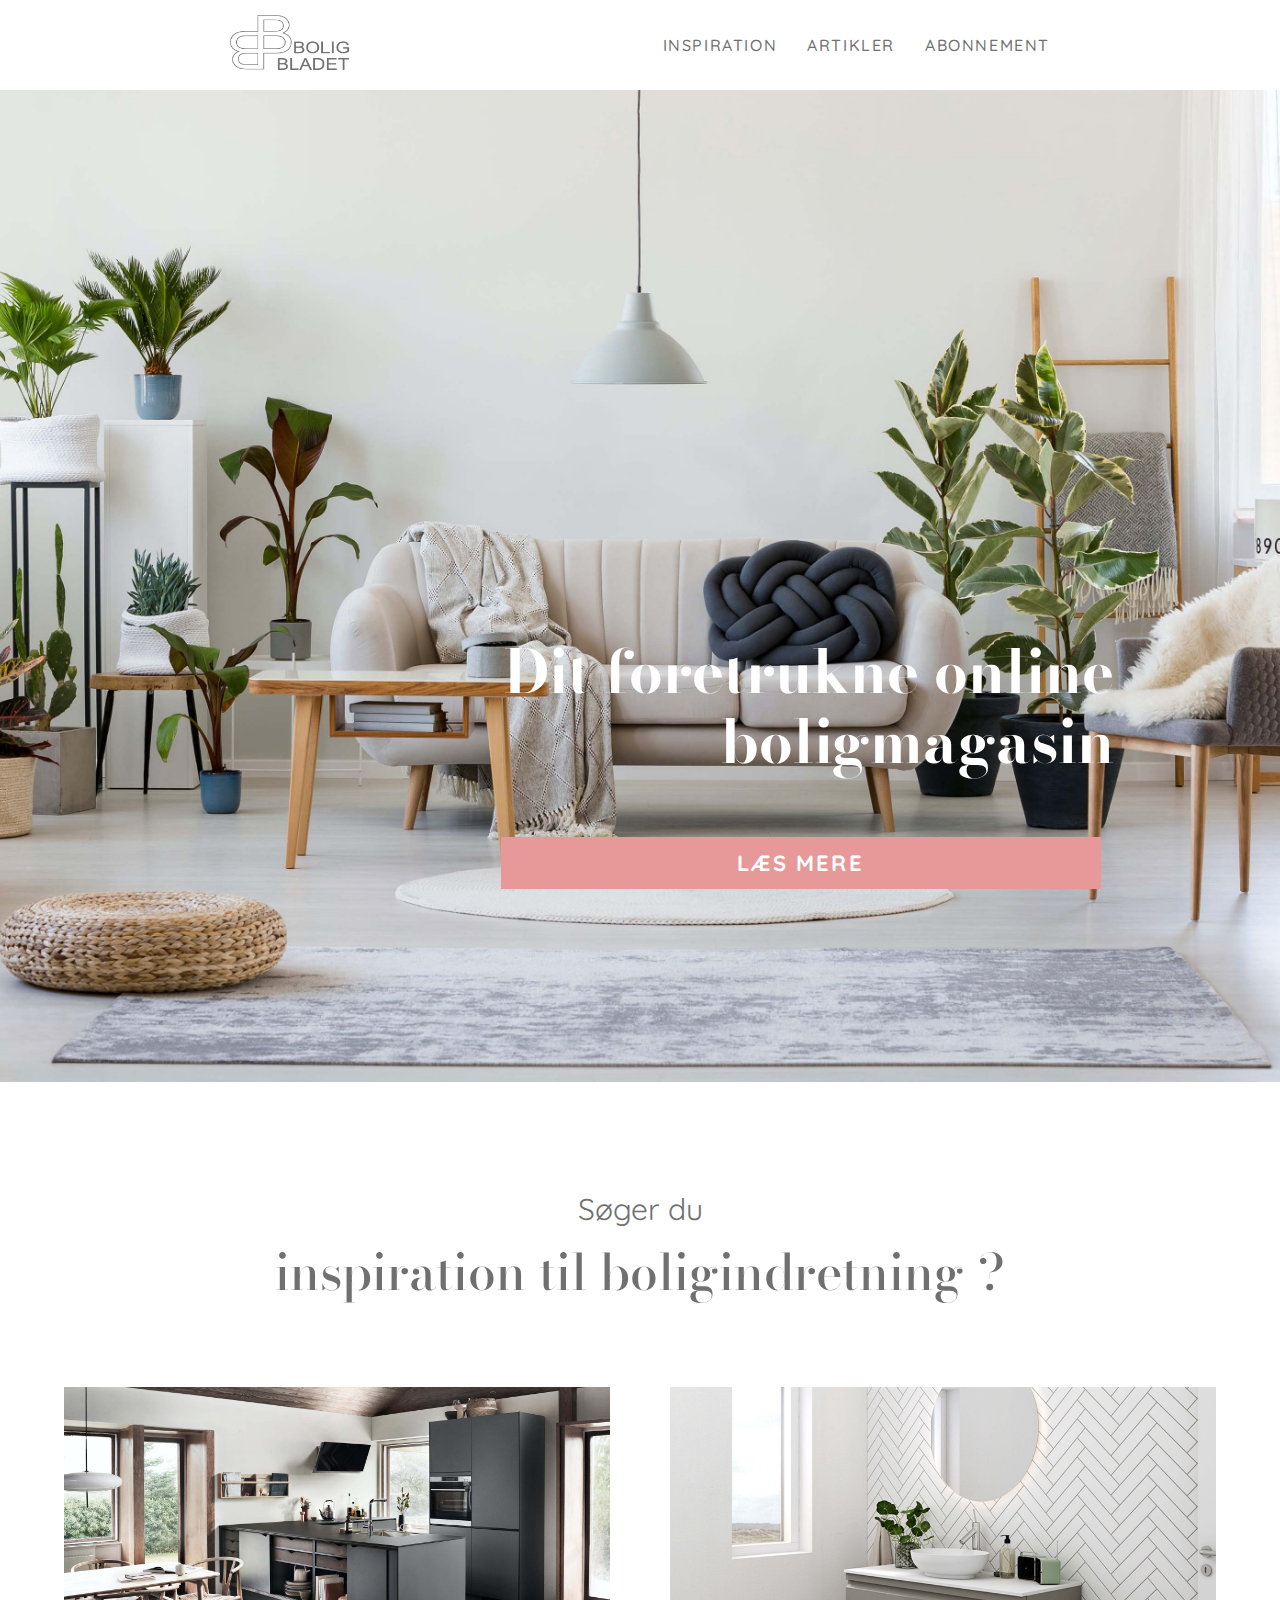
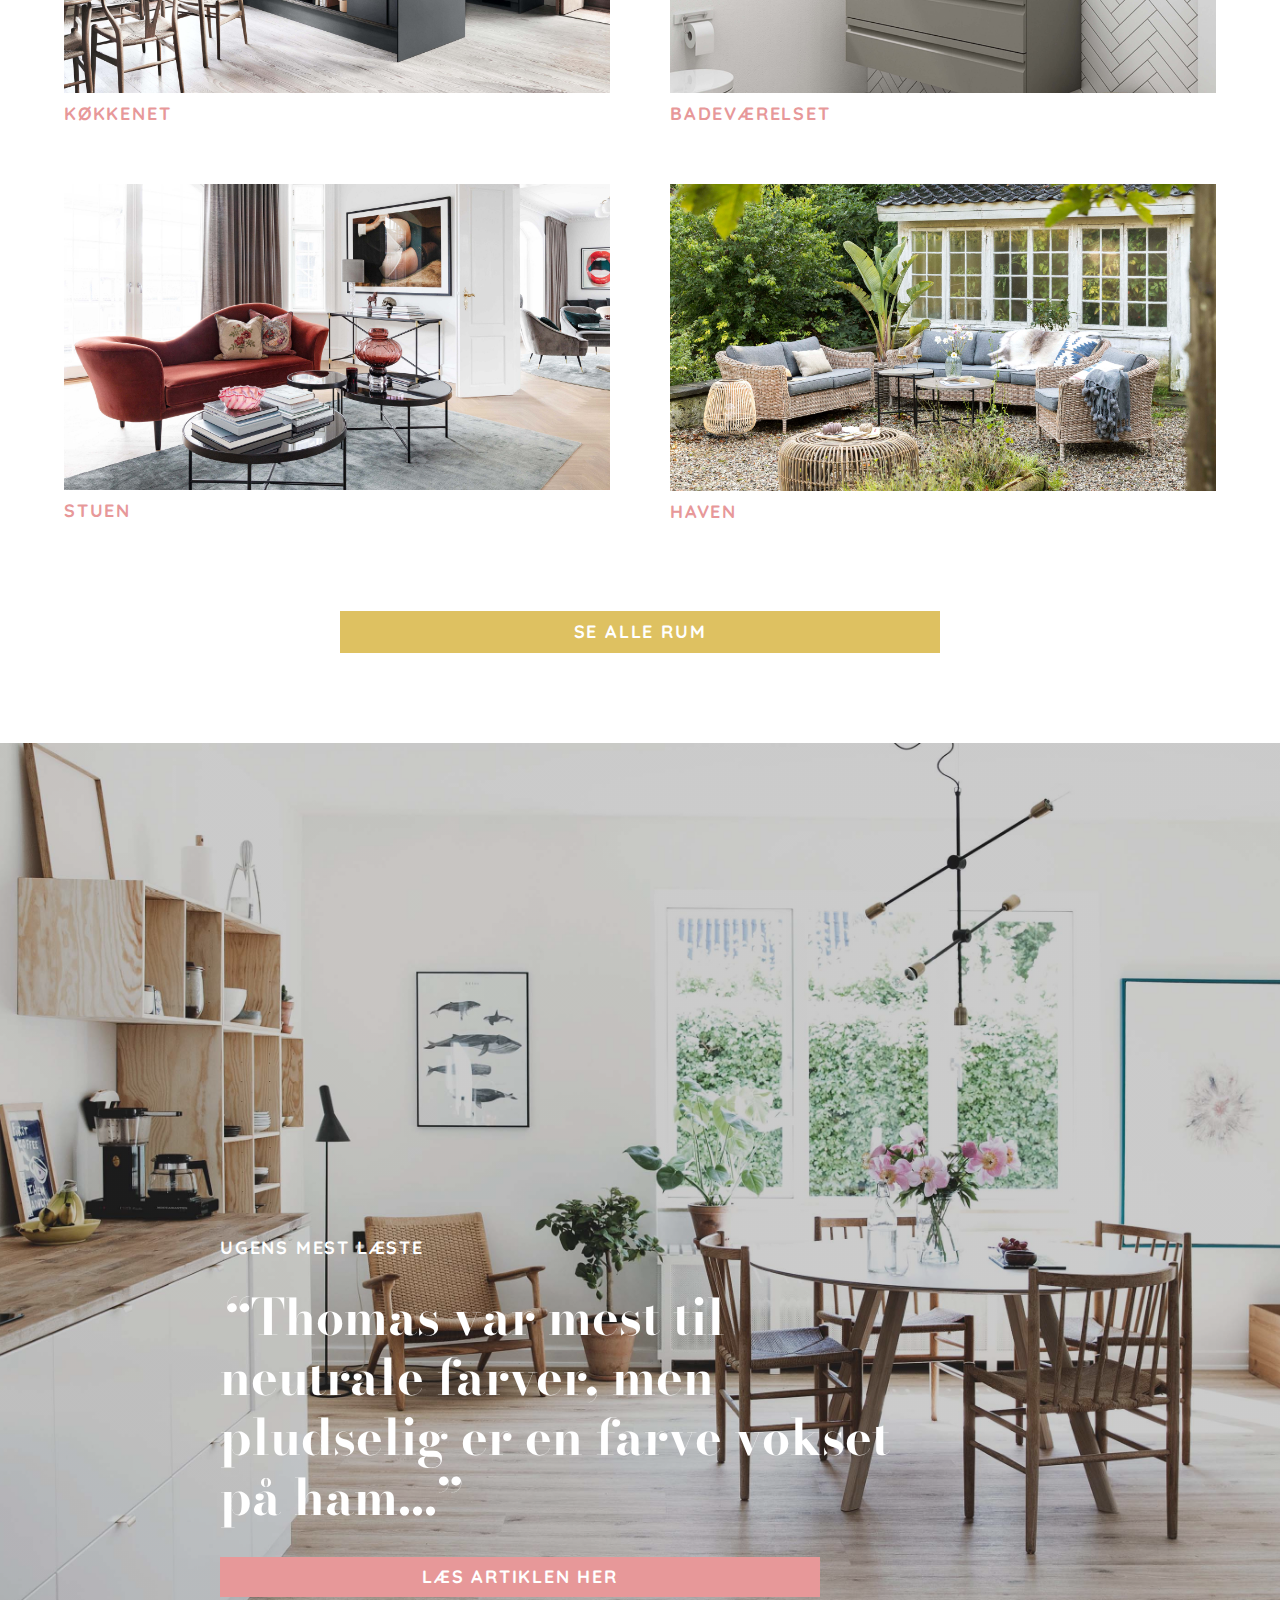
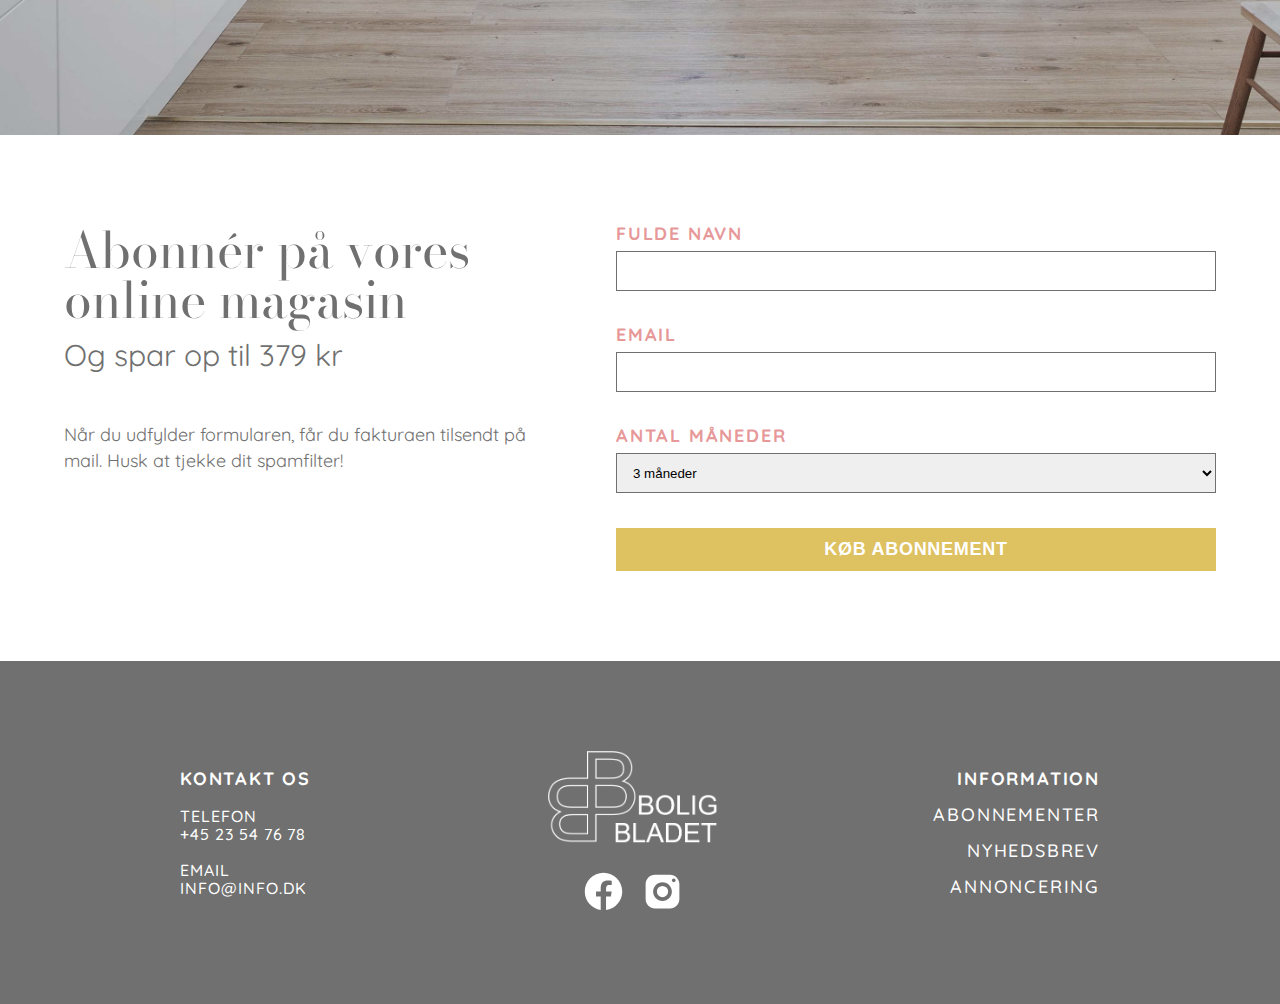
==== index.html @ c332a157 "add filles to folder" ====
<!DOCTYPE html>
<html lang="en">
  <head>
    <meta charset="UTF-8" />
    <meta name="description" content="exam" />
    <meta name="keywords" content="bolig-bladet" />
    <meta name="author" content="Oleg Troian" />
    <meta name="viewport" content="width=device-width, initial-scale=1.0" />

    <!-- STYLE-CSS -->
    <link rel="stylesheet" href="./css/style.css" />
    <link rel="stylesheet" href="./css/media-queries.css" />
    <link rel="stylesheet" href="./icons/icons.css" />
    <!-- JS -->
    <script src="./js/script.js" defer></script>
    <script src="./js/hero-slide.js" defer></script>
    <script src="./js/gallery.js" defer></script>
    <script src="./js/subscription-form.js" defer></script>
    <title>Eksamen</title>
  </head>

  <body>
    <header class="header">
      <nav class="nav-bar">
        <div class="nav-log">
          <a href="#" class="logo-link">
            <img
              src="./logo/logo-boligbladet-707070.png"
              alt="bolig-logo"
              class="logo-link"
            />
          </a>
        </div>

        <div class="burger-btn">
          <div class="bar"></div>
          <div class="bar"></div>
          <div class="bar"></div>
        </div>

        <ul class="nav-menu">
          <li class="nav-item">
            <a href="#inspiration" class="nav-link">inspiration</a>
          </li>
          <li class="nav-item">
            <a href="#artikler" class="nav-link">artikler</a>
          </li>
          <li class="nav-item">
            <a href="#abonnement" class="nav-link">abonnement</a>
          </li>
        </ul>
      </nav>
    </header>

    <main>
      <!--? HERO-SECTION -->
      <section class="section-hero" id="home">
        <img class="image-in-slide" src="" alt="" />

        <div class="hero-container">
          <div class="hero-content">
            <h1 class="hero-title">Dit foretrukne online boligmagasin</h1>
            <a href="https://web-mcdm.dk/" class="hero-link" target="_blank"
              >Læs mere</a
            >
          </div>
        </div>
      </section>

      <!--? GALLERY-SECTION -->
      <section class="gallery-section" id="inspiration">
        <div class="gallery-container container">
          <div class="gall-content">
            <p class="gall-subtitle">Søger du</p>
            <h2 class="gall-title">inspiration til boligindretning ?</h2>
          </div>
          <div class="gallery-img"></div>
          <div class="gall-btt">
            <a href="https://web-mcdm.dk/" target="_blank" class="gall-link"
              >se alle rum</a
            >
          </div>
        </div>

        <!--! MODAL -->
        <div id="modal" class="modal">
          <div class="modal-content">
            <i class="icon-x close"></i>

            <div class="img-modal-wrapper">
              <button class="arrow-slider arrow-1">
                <i class="icon-chevron-left left"></i>
              </button>

              <img id="modal-img" />

              <button class="arrow-slider arrow-2">
                <i class="icon-chevron-left right"></i>
              </button>
            </div>
          </div>
        </div>
      </section>

      <!--? ARTIKEL -->
      <section class="artikel-section" id="artikler">
        <div class="artikel-container container">
          <div class="articke-content">
            <p class="artikel-subtitle">UGENS MEST LÆSTE</p>
            <div class="article-header">
              <h2 class="artikel-title">
                “Thomas var mest til neutrale farver, men pludselig er en farve
                vokset på ham…”
              </h2>
            </div>
            <a href="https://web-mcdm.dk/" target="_blank" class="artikle-link"
              >Læs artiklen her</a
            >
          </div>
        </div>
      </section>

      <!--? FORM-SECTION -->
      <section class="form-section" id="abonnement">
        <div class="form-container container">
          <div class="submit-content">
            <div class="form-content">
              <h2 class="form-title">Abonnér på vores online magasin</h2>
              <h4 class="form-subtitle">Og spar op til 379 kr</h4>
              <p class="form-text">
                Når du udfylder formularen, får du fakturaen tilsendt på mail.
                Husk at tjekke dit spamfilter!
              </p>
            </div>

            <div class="form-buy">
              <h2 class="subscription-title"></h2>

              <form action="#" method="#" class="form-data" id="order-data">
                <div class="name-form">
                  <label for="name-tx" class="input-title-name"
                    >fulde navn</label
                  >
                  <input type="text" name="firstName" id="name-tx" />
                </div>
                <div class="name-form">
                  <label for="email-txt" class="input-title-email">email</label>
                  <div class="mesg"></div>
                  <input type="email" name="email" id="email-txt" />
                </div>
                <div class="name-form">
                  <label for="order-leter-time" class="select-title"
                    >antal måneder</label
                  >
                  <select name="order-leter-time" id="order-time-dropdown">
                    <option value="month" selected disabled>3 måneder</option>
                    <option value="month-1">1 måneder</option>
                    <option value="month-2">2 måneder</option>
                    <option value="month-3">3 måneder</option>
                  </select>
                </div>
                <input type="submit" value="køb abonnement" id="form-submit" />
              </form>
            </div>
          </div>
        </div>
      </section>
    </main>

    <!--? FOOTER -->
    <footer class="footer">
      <div class="footer-container">
        <div class="contact-container">
          <h4 class="footer-title">Kontakt os</h4>
          <ul class="contact-list">
            <li class="contact-item">
              <h4 class="contact-title">telefon</h4>
              <a href="tel:+4523547678" class="address">+45 23 54 76 78</a>
            </li>
            <li class="contact-item">
              <h4 class="contact-title">email</h4>
              <a href="mailto:info@info.dk" class="address">info@info.dk</a>
            </li>
          </ul>
        </div>

        <!-- <div class="mob-footer"></div> -->
        <div class="footer-mob">
          <div class="icon-container">
            <ul class="footer-icon-list">
              <li class="logo-items">
                <img
                  src="./logo/logo-boligbladet-white.png"
                  class="footer-logo"
                />
              </li>
              <li class="icon-items">
                <a
                  href="https://web-mcdm.dk/"
                  target="_blank"
                  class="social-link"
                >
                  <img
                    src="./icons/icon-facebook.svg"
                    alt="facebook"
                    class="icon-social"
                  />
                </a>

                <a
                  href="https://web-mcdm.dk/"
                  target="_blank"
                  class="social-link"
                >
                  <img
                    src="./icons/icon-instagram.svg"
                    alt="instagram"
                    class="icon-social"
                  />
                </a>
              </li>
            </ul>
          </div>

          <div class="footer-menu">
            <h4 class="footer-title menu-title">information</h4>
            <ul class="footer-list">
              <li class="footer-item">
                <a
                  href="https://web-mcdm.dk/"
                  target="_blank"
                  class="footer-link"
                  >Abonnementer</a
                >
              </li>
              <li class="footer-item">
                <a
                  href="https://web-mcdm.dk/"
                  target="_blank"
                  class="footer-link"
                  >Nyhedsbrev</a
                >
              </li>
              <li class="footer-item">
                <a
                  href="https://web-mcdm.dk/"
                  target="_blank"
                  class="footer-link"
                  >Annoncering</a
                >
              </li>
            </ul>
          </div>
        </div>
      </div>
    </footer>
  </body>
</html>
---- css/style.css ----
/* RESET CSS */

@import url("https://fonts.googleapis.com/css2?family=Bodoni+Moda:ital,opsz,wght@0,6..96,400..900;1,6..96,400..900&family=Quicksand:wght@300..700&display=swap");

*,
*::before,
*::after {
  padding: 0;
  margin: 0;
  border: 0;
  box-sizing: border-box;
}

a {
  text-decoration: none;
}

ul,
ol,
li {
  list-style: none;
}

img {
  max-width: 100%;
  vertical-align: top;
}

h1,
h2,
h3,
h4,
h5,
h6 {
  font-weight: inherit;
  font-size: inherit;
}

html {
  font-family: "Quicksand", serif;
  font-size: 0.625rem;
  scroll-behavior: smooth;
  overflow-x: hidden;
}

body {
  font-size: 1rem;
  height: 100%;
  line-height: 1;
  overflow-x: hidden;
}

button {
  cursor: pointer;
  background-color: inherit;
  font-weight: inherit;
  font-size: inherit;
  color: inherit;
}

.container {
  width: min(90%, 1336px);/* -30px padding */
  /* parent size 100% width */
  margin: 0 auto;
  padding: 0 15px;
}

/*******************************/
/*! HEADER */
/*******************************/

/*? NAV-LOGO */

.nav-bar {
  display: flex;
  align-items: center;
  justify-content: space-between;

  background-color: rgba(255, 255, 255, 0.555);
  padding: 0 230px;
}

.nav-log {
  padding: 15px 0;
}

.logo-link {
  width: 120px;
  height: 60px;
}

/*? BURGER-BTTN */

.burger-btn {
  display: none;
}

/*? NAV-BAR */

.nav-menu {
  display: flex;
  align-items: center;
  justify-content: center;

  position: relative;
  /* margin: auto; */
}

.nav-link {
  font-weight: 500;
  font-size: 16px;

  color: #707070;
  line-height: 90px; /* 562.5% */
  letter-spacing: 1.6px;
  text-transform: uppercase;

  margin-right: 30px;
}

.nav-link:hover {
  color: rgb(238, 162, 164);
  transition: 250ms ease;
}

.nav-item:last-child .nav-link {
  margin-right: 0;
}

/**==============================*/
/*! HERO-SECTION*/
/**==============================*/

.section-hero {
  position: relative;

  width: 100vw;
  height: 992px;
}

.image-in-slide {
  position: absolute;

  top: 0;
  left: 0;
  width: 100%;
  height: 100%;
  object-fit: cover;
  object-position: center;
  z-index: 1;
}

.hero-container {
  position: absolute;
  top: 55%;
  right: 13%;
  height: auto;
  z-index: 2;
}

.hero-content {
  display: flex;
  flex-direction: column;
  align-items: center;
  justify-content: flex-end;
}

.hero-title {
  font-family: "Bodoni Moda", serif;
  font-weight: 700;
  font-size: 60px;

  color: #fff;
  text-align: right;
  line-height: 70px; /* 116.667% */
  width: 626px;
  margin-bottom: 61px;
}

.hero-link {
  font-weight: 700;
  font-size: 22px;

  color: #fff;
  letter-spacing: 2.2px;
  text-align: center;
  text-transform: uppercase;

  background-color: rgba(231, 152, 153, 1);
  padding: 15px 0;
  width: 600px;
}

.hero-link:hover,
.hero-link:active {
  background-color: rgb(243, 171, 171);
  transition: 250ms ease;
}

/**==============================*/
/*! GALLERY-SECTION*/
/**==============================*/

.gallery-section {
}

.gallery-container {
  padding: 90px 0;
}

.gall-content {
  display: flex;
  flex-direction: column;
  align-items: center;
  justify-content: center;
}

.gall-subtitle {
  font-weight: 400;
  font-size: 30px;

  color: #707070;
  text-align: center;
  line-height: 75px;
}

.gall-title {
  font-family: "Bodoni Moda", serif;
  font-weight: 500;
  font-size: 50px;

  color: #707070;
  /* line-height: normal; */

  margin-bottom: 90px;
}

.gallery-img {
  display: grid;
  grid-template-columns: repeat(2, 1fr);
  grid-template-rows: repeat(2, 1fr);
  grid-column-gap: 60px;
  grid-row-gap: 60px;
  /* width: 90%; */
}

.img {
  object-fit: cover;
  object-position: center;
  cursor: pointer;
}

.img-caption {
  font-weight: 700;
  font-size: 18px;

  color: #e79899;
  letter-spacing: 1.8px;
  text-transform: uppercase;

  margin-top: 12px;
}

.gall-btt {
  display: flex;
  align-items: center;
  justify-content: center;

  margin-top: 90px;
}

.gall-link {
  font-weight: 700;
  font-size: 18px;

  color: #fff;
  text-align: center;
  letter-spacing: 1.8px;
  text-transform: uppercase;

  padding: 12px 0;
  background-color: rgb(222, 193, 97);
  width: 600px;
}

.gall-link:hover,
.gall-link:active {
  background-color: rgb(235, 208, 119);
  transition: 250ms ease;
}

/*? MODAL-IMAGES */

.modal {
  display: none;
  position: fixed;
  z-index: 999;
  padding-top: 5%;
  left: 0;
  top: 0;
  width: 100%;
  height: 100%;
  overflow: auto; /* Enable scroll if needed */
  background-color: rgb(0, 0, 0);
  background-color: rgba(0, 0, 0, 0.4);
}

.modal.show {
  display: block;
}

.modal-content {
  position: relative;

  margin: 0 auto;
  width: fit-content;
  z-index: 666;
}

.close {
  position: absolute;
  top: -10px;
  right: -40px;
  cursor: pointer;
  color: #fff;
  font-size: 52px;
}

.img-modal-wrapper {
  position: relative;
  width: 100%;
}

.arrow-1 {
  position: absolute;
  top: 40%;
  left: -10%;
}

.arrow-2 {
  position: absolute;
  top: 40%;
  right: -10%;
  transform: rotate(180deg);
}

.arrow-slider i {
  font-size: 90px;
  color: #fff;
}

#modal-img {
  max-height: 80vh;

  object-fit: contain;
  width: 1200px;
}

/**==============================*/
/*! ARTIKEL-SECTION*/
/**==============================*/

.artikel-section {
  background-image: linear-gradient(
      90deg,
      rgba(0, 0, 0, 0.2) 50%,
      rgba(0, 0, 0, 0.2) 100%
    ),
    url("../img/article.jpg");
  background-size: cover;
  background-position: center;
  background-repeat: no-repeat;

  width: 100vw;
  height: 992px;
}

.artikel-container {
  position: relative;
  /* display: flex;
  align-items: center;
  justify-content: flex-start; */
  width: 100%;
  height: 100%;

  padding: 90px 0;
}

.articke-content {
  position: absolute;
  top: 50%;
  left: 0;
  display: flex;
  flex-direction: column;
  align-items: flex-start;
  justify-content: flex-start;

  width: 55%;
  height: auto;
  margin-left: 220px;
}

.artikel-subtitle {
  font-weight: 700;
  font-size: 18px;

  color: #fff;
  letter-spacing: 1.8px;
  text-transform: uppercase;

  margin-bottom: 30px;
}

/* .article-header {
  position: relative;
  bottom: 0;
  left: 0;
} */

.artikel-title {
  /* position: relative; */
  font-weight: 700;
  font-size: 50px;

  color: #fff;
  font-family: "Bodoni Moda", serif;
  line-height: 60px; /* 120% */

  text-indent: 5px;
  margin-bottom: 30px;
}

.mobile-btn {
  display: none;
}

.artikle-link {
  font-weight: 700;
  font-size: 18px;

  color: #fff;
  text-align: center;
  letter-spacing: 1.8px;
  text-transform: uppercase;

  background-color: rgba(231, 152, 153, 1);

  padding: 11px 0;
  width: 600px;
}

.artikle-link:hover,
.artikle-link:active {
  background-color: rgb(243, 171, 171);
  transition: 250ms ease;
}

/**==============================*/
/*! FORM-SECTION*/
/**==============================*/

/*? CONTENT */

.form-container {
  padding: 90px 0;
}

.submit-content {
  display: flex;
  align-items: flex-start;
  justify-content: space-between;
  /* gap: 90px; */

  width: 100%;
  height: auto;
}

.form-content {
  display: flex;
  flex-direction: column;
  align-items: flex-start;
  justify-content: center;

  width: 50%;
}

.form-title {
  font-family: "Bodoni Moda", serif;
  font-weight: 400;
  font-size: 50px;

  color: #707070;
  margin-bottom: 15px;
}

.form-subtitle {
  font-weight: 400;
  font-size: 30px;

  color: #707070;
  margin-bottom: 52px;
}

.form-text {
  font-weight: 400;
  font-size: 18px;

  color: #707070;
  line-height: 26px;

  width: 490px;
}

/*? FORM */

.form-buy {
}

.form-data {
  display: flex;
  flex-direction: column;
  align-items: flex-start;
  justify-content: center;

  gap: 35px;
}

#name-tx,
#email-txt {
  display: block;
  outline: none;

  border: 1px solid rgba(112, 112, 112, 1);
  margin-top: 8px;
  padding-left: 12px;
  height: 40px;
  width: 600px;
}

.form-data select {
  display: block;
  outline: none;

  border: 1px solid rgba(112, 112, 112, 1);
  height: 40px;
  margin-top: 8px;
  width: 600px;
}

select {
  padding-left: 12px;
}

option {
  padding-left: 12px;
}

.name-form {
  display: flex;
  flex-direction: column;
  align-items: flex-start;
}

#form-submit {
  border: none;
  font-weight: 700;
  font-size: 18px;

  color: #fff;
  text-align: center;
  letter-spacing: 1.8px;
  text-transform: uppercase;
  background-color: rgb(222, 193, 97);
  width: 100%;
  padding: 11px 0;

  color: #fff;
  cursor: pointer;
  letter-spacing: 0.04em;
  text-transform: uppercase;
}

#form-submit:hover,
#form-submit:active {
  background-color: rgb(235, 208, 119);
  transition: 250ms ease;
}

.subscription-title {
  font-weight: 700;
  font-size: 16px;

  text-transform: uppercase;
  color: #e79899;
}

.input-title-name {
  font-weight: 700;
  font-size: 18px;

  color: #e79899;
  letter-spacing: 1.8px;
  text-transform: uppercase;
}
/* 
.none {
  display: none;
} */

.mesg {
  font-weight: 700;
  font-size: 16px;

  text-transform: uppercase;
  color: #e79899;
  display: none;
}

.input-title-email {
  font-weight: 700;
  font-size: 18px;

  color: #e79899;
  letter-spacing: 1.8px;
  text-transform: uppercase;
}

.select-title {
  font-weight: 700;
  font-size: 18px;

  color: #e79899;
  letter-spacing: 1.8px;
  text-transform: uppercase;
}

/**==============================*/
/*! FOOTER-SECTION*/
/**==============================*/

.footer {
  background-color: rgba(112, 112, 112, 1);
}

.footer-container {
  display: flex;
  align-items: center;
  justify-content: space-between;
  padding: 90px 180px;
}

.footer-mob {
  display: flex;
  align-items: center;
  justify-content: space-between;
  width: 60%;
}

.contact-container {
  display: flex;
  flex-direction: column;
  align-items: flex-start;
  justify-content: center;
}

.footer-title {
  font-weight: 700;
  font-size: 18px;

  color: #fff;
  letter-spacing: 1.8px;
  text-transform: uppercase;
  margin-bottom: 18px;
}

.contact-list {
  display: flex;
  flex-direction: column;

  gap: 18px;
}

.contact-item {
}

.contact-title {
  font-weight: 500;
  font-size: 16px;
  text-transform: uppercase;

  color: #fff;
  letter-spacing: 0.06em;
  line-height: normal;
}

.address {
  font-weight: 500;
  font-size: 16px;
  text-transform: uppercase;

  color: #fff;
  letter-spacing: 0.06em;
}

.address:hover,
.address:active {
  color: rgb(199, 199, 199);
  transition: 250ms ease;
}

.icon-container {
}

.footer-icon-list {
  display: flex;
  flex-direction: column;
  align-items: center;
  justify-content: center;
}

.icon-items {
  display: flex;
  align-items: flex-end;
  justify-content: center;
  gap: 14px;
  /* width: 100%; */

  margin-top: 18px;
}

.icon-social {
  width: 45px;
  height: 45px;
}

.footer-logo {
  width: 170px;
  height: 100px;
}

.footer-menu {
}

.footer-list {
  display: flex;
  flex-direction: column;
  align-items: flex-end;
  justify-content: center;

  gap: 18px;
}

.footer-item {
}

.menu-title {
  text-align: right;
}

.footer-link {
  font-weight: 500;
  font-size: 18px;

  color: #fff;
  letter-spacing: 1.8px;
  text-transform: uppercase;
}

.footer-link:hover,
.footer-link:active {
  color: rgb(199, 199, 199);
  transition: 250ms ease;
}
---- css/media-queries.css ----
@media screen and (max-width: 425px) {
  /*! NAV-BAR **/

  .nav-log {
    padding: 10px 20px;
  }

  .logo-link {
    width: 68px;
    height: 40px;
  }

  .nav-menu {
    display: none;
  }

  .shopping-box {
    display: none;
  }

  .nav-bar {
    display: flex;
    align-items: center;
    justify-content: space-between;

    background-color: rgba(255, 255, 255, 0.555);
    padding: 0 0;
  }

  .nav-link {
    margin-right: 0;
  }

  /*? ==== BURGER-MENU ====*/

  .nav-menu.show {
    display: flex;
  }

  .nav-item {
    display: flex;
    align-items: center;
    justify-content: center;
    width: 100%;
    padding: 6px 0;
  }

  .nav-link {
    font-weight: 500;
    font-size: 26px;

    color: #fff;
    line-height: 22px; /* 562.5% */
    letter-spacing: 1.6px;
    text-transform: none;

    margin-right: 0;
  }

  .burger-btn {
    position: absolute;
    right: 18px;
    top: 20px;
    width: 30px;
    height: 25px;

    display: flex;
    flex-direction: column;
    justify-content: space-between;

    z-index: 999;
  }

  .bar {
    height: 4px;
    width: 100%;
    background-color: rgb(231, 152, 153);
    transition: 0.3s ease;
    border-radius: 10px;
  }

  .nav-menu {
    display: flex;
    flex-direction: column;
    align-items: flex-start;
    justify-content: center;

    display: none;
    position: fixed; /*?position: fixed shrink vw  */
    left: 0;
    top: 0;
    height: 100%;
    width: 100%;
    padding-left: 16px;
    background-color: rgb(112, 112, 112);
    z-index: 666;
    gap: 12px;
  }

  .bar:nth-child(1).active {
    transform: rotate(45deg) translate(9px, 5px);
  }

  .bar:nth-child(2).active {
    display: none;
  }

  .bar:nth-child(3).active {
    transform: rotate(-45deg) translate(9px, -5px);
  }

  /**==============================*/
  /*! HERO-SECTION*/
  /**==============================*/

  .section-hero {
    position: relative;
    width: 100%;
    height: 812px;
  }

  .image-in-slide {
    object-fit: cover;
    object-position: right;
  }

  .hero-container {
    position: absolute;
    top: 60%;
    right: 20px;

    /* max-width: 460px; */
    height: auto;
    z-index: 2;
  }

  .hero-content {
    display: flex;
    flex-direction: column;
    align-items: center;
    justify-content: center;
  }

  .hero-title {
    font-family: "Bodoni Moda", serif;
    font-weight: 700;
    font-size: 30px;

    color: #fff;
    text-align: center;
    line-height: 35px;
    width: 375px;
    margin-bottom: 22px;

    color: #fff;
  }

  .hero-link {
    font-weight: 700;
    font-size: 12px;

    color: #fff;
    text-align: center;
    letter-spacing: 1.2px;

    background-color: #e79899;
    text-transform: uppercase;
    padding: 5px 0;
    width: 200px;
  }

  /**==============================*/
  /*! GALLERY-SECTION*/
  /**==============================*/

  .gallery-container {
    display: flex;
    flex-direction: column;
    align-items: center;
    justify-content: center;

    padding: 60px 0;
  }

  .gall-subtitle {
    font-size: 16px;
    line-height: normal;

    margin-bottom: 8px;
  }

  .gall-title {
    font-weight: 500;
    font-size: 26px;
    color: #707070;
    text-align: center;

    width: 300px;
    margin-bottom: 37px;
  }

  .gallery-img {
    display: flex;
    flex-direction: column;
    align-items: center;
    justify-content: center;

    gap: 30px;
    width: 90%;
  }

  .img-caption {
    font-weight: 700;
    font-size: 14px;

    color: #e79899;
    line-height: normal;
    letter-spacing: 1.4px;
    text-transform: uppercase;

    margin-top: 6px;
  }

  .gall-btt {
    display: flex;
    align-items: center;
    justify-content: center;

    margin-top: 57px;
  }

  .gall-link {
    font-weight: 700;
    font-size: 12px;

    color: #fff;
    letter-spacing: 1.8px;

    padding: 8px 0;
    background-color: rgb(222, 193, 97);
    width: 200px;
  }

  /**==============================*/
  /*! FORM-SECTION */
  /**==============================*/

  .form-container {
    padding: 90px 0;
  }

  .submit-content {
    display: flex;
    flex-direction: column;
    align-items: center;
    justify-content: center;
    gap: 72px;
    height: auto;
  }

  .form-content {
    display: flex;
    flex-direction: column;
    align-items: center;
    justify-content: center;

    margin-bottom: 40px;
    /* width: 50%; */
  }

  .form-title {
    text-align: center;
    font-size: 26px;

    margin-bottom: 8px;
  }

  .form-subtitle {
    font-size: 20px;
    line-height: 70px;

    margin-bottom: 37px;
  }

  .form-text {
    text-align: center;
    font-size: 16px;
    font-weight: 400;
    line-height: 20px; /* 125% */
    width: 320px;
  }

  .form-data {
    display: flex;
    flex-direction: column;
    align-items: center;
    justify-content: center;

    gap: 30px;
    width: 100%;
  }

  #name-tx,
  #email-txt {
    margin-top: 8px;
    padding-left: 12px;
    height: 40px;
    width: 340px;
  }

  .form-data select {
    height: 40px;
    margin-top: 8px;
    width: 340px;
  }

  #form-submit {
    border: none;

    font-size: 12px;
    letter-spacing: 1.2px;

    width: 340px;
    padding: 20px 0;

    color: #fff;
    cursor: pointer;
    letter-spacing: 0.04em;
    text-transform: uppercase;
  }

  /**==============================*/
  /*! ARTIKLE-SECTION */
  /**==============================*/

  .artikel-section {
    background-image: linear-gradient(
        90deg,
        rgba(0, 0, 0, 0.2) 50%,
        rgba(0, 0, 0, 0.2) 100%
      ),
      url("../img/article.jpg");
    background-size: cover;
    background-position: center;
    background-repeat: no-repeat;

    width: 375;
    height: 739px;
  }

  .articke-content {
    position: absolute;
    top: 50%;
    left: 5%;
    display: flex;
    flex-direction: column;
    align-items: center;
    justify-content: center;

    width: 346px;
    height: auto;
    margin-left: 0;
  }

  .artikel-subtitle {
    font-weight: 700;
    font-size: 14px;

    text-align: center;
    line-height: 50px; /* 500% */
    letter-spacing: 1.4px;

    margin-bottom: 9px;
  }

  .artikel-title {
    text-align: center;
    font-size: 26px;
    line-height: 30px; /* 115.385% */

    text-indent: 5px;
    margin-bottom: 33px;
  }

  .artikle-link {
    font-size: 12px;
    letter-spacing: 1.2px;

    background-color: rgba(231, 152, 153, 1);

    padding: 10px 0;
    width: 200px;
  }

  /**==============================*/
  /*! FOOTER */
  /**==============================*/

  .footer-container {
    display: flex;
    flex-direction: column;
    align-items: center;
    justify-content: center;
    padding: 60px 0;
    height: auto;

    gap: 70px;
  }

  .footer-mob {
    display: flex;
    flex-direction: column-reverse;
    align-items: center;
    justify-content: space-between;

    gap: 70px;
    width: 100%;
    height: auto;
  }
}
---- icons/icons.css ----
@font-face {
  font-family: 'icomoon';
  src:  url('fonts/icomoon.eot?qy3l7k');
  src:  url('fonts/icomoon.eot?qy3l7k#iefix') format('embedded-opentype'),
    url('fonts/icomoon.ttf?qy3l7k') format('truetype'),
    url('fonts/icomoon.woff?qy3l7k') format('woff'),
    url('fonts/icomoon.svg?qy3l7k#icomoon') format('svg');
  font-weight: normal;
  font-style: normal;
  font-display: block;
}

[class^="icon-"], [class*=" icon-"] {
  /* use !important to prevent issues with browser extensions that change fonts */
  font-family: 'icomoon' !important;
  speak: never;
  font-style: normal;
  font-weight: normal;
  font-variant: normal;
  text-transform: none;
  line-height: 1;

  /* Better Font Rendering =========== */
  -webkit-font-smoothing: antialiased;
  -moz-osx-font-smoothing: grayscale;
}

.icon-chevron-left:before {
  content: "\e913";
}
.icon-x:before {
  content: "\e902";
}
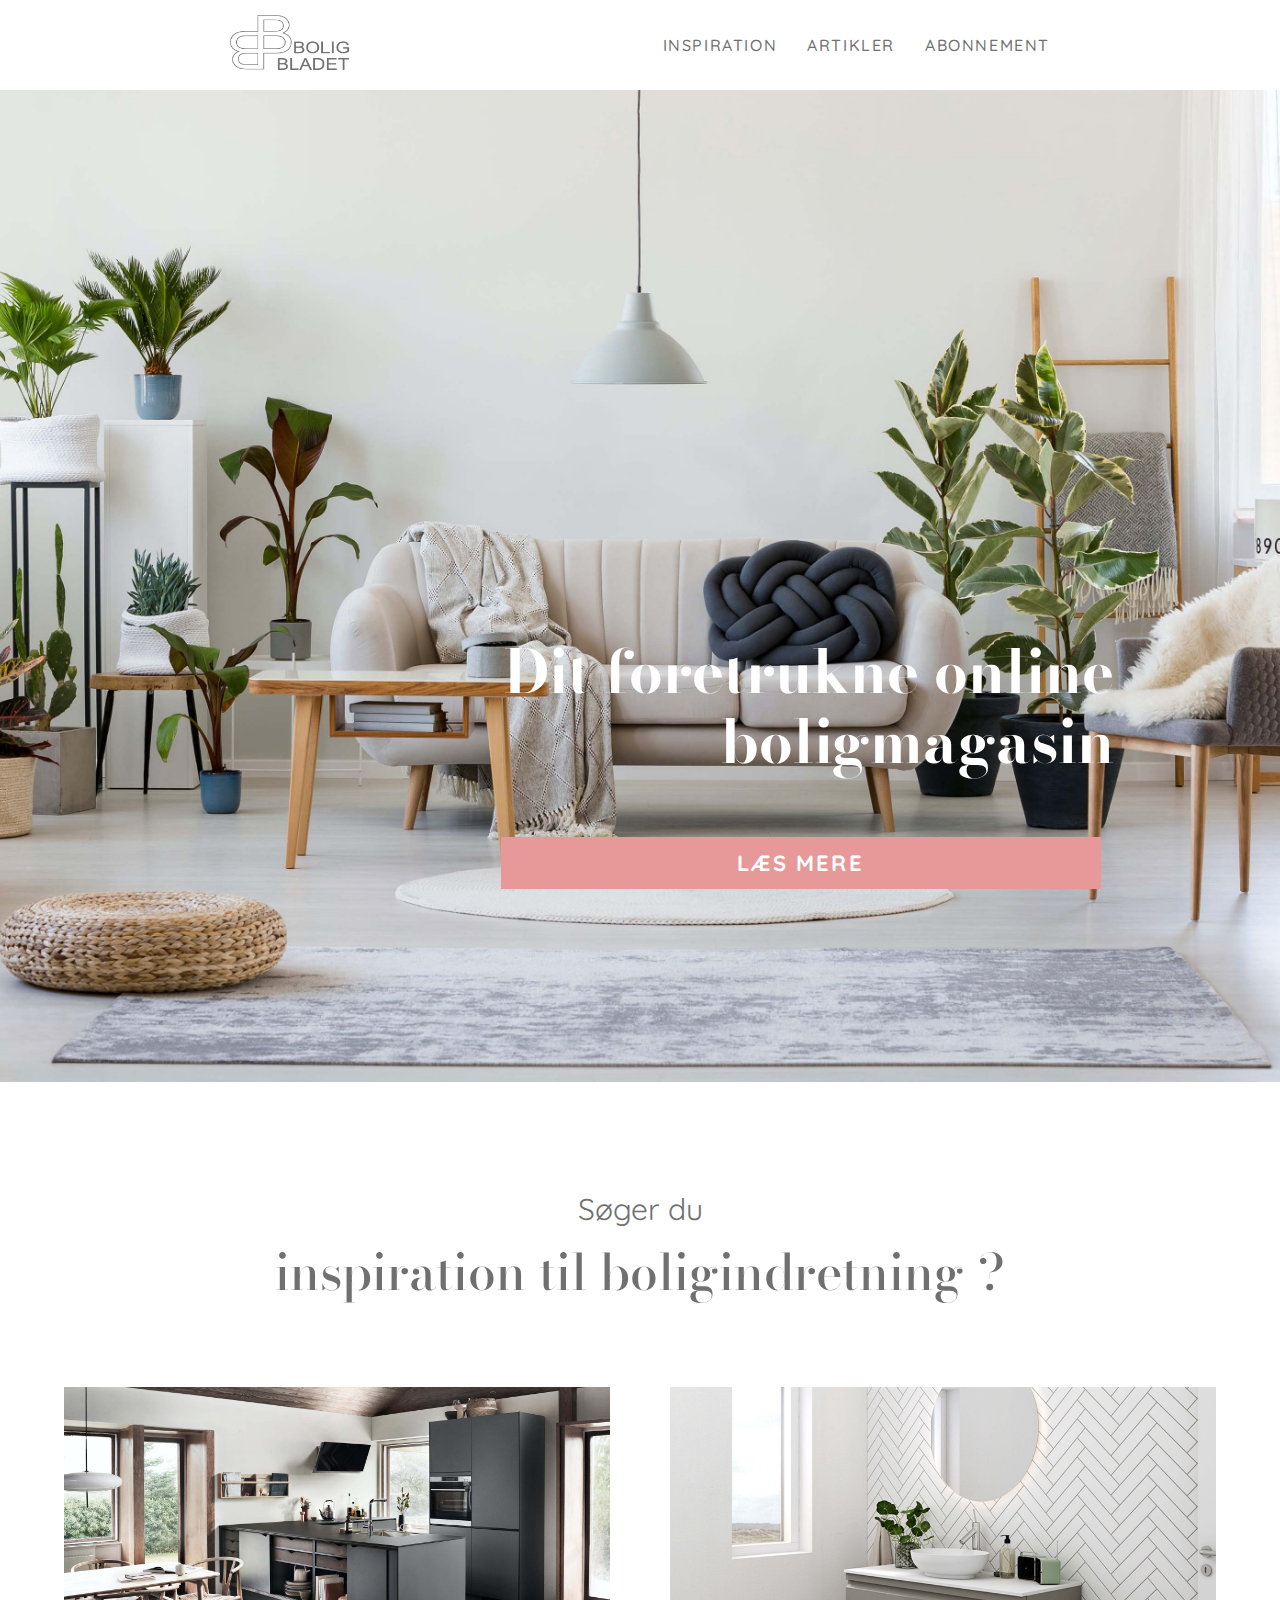
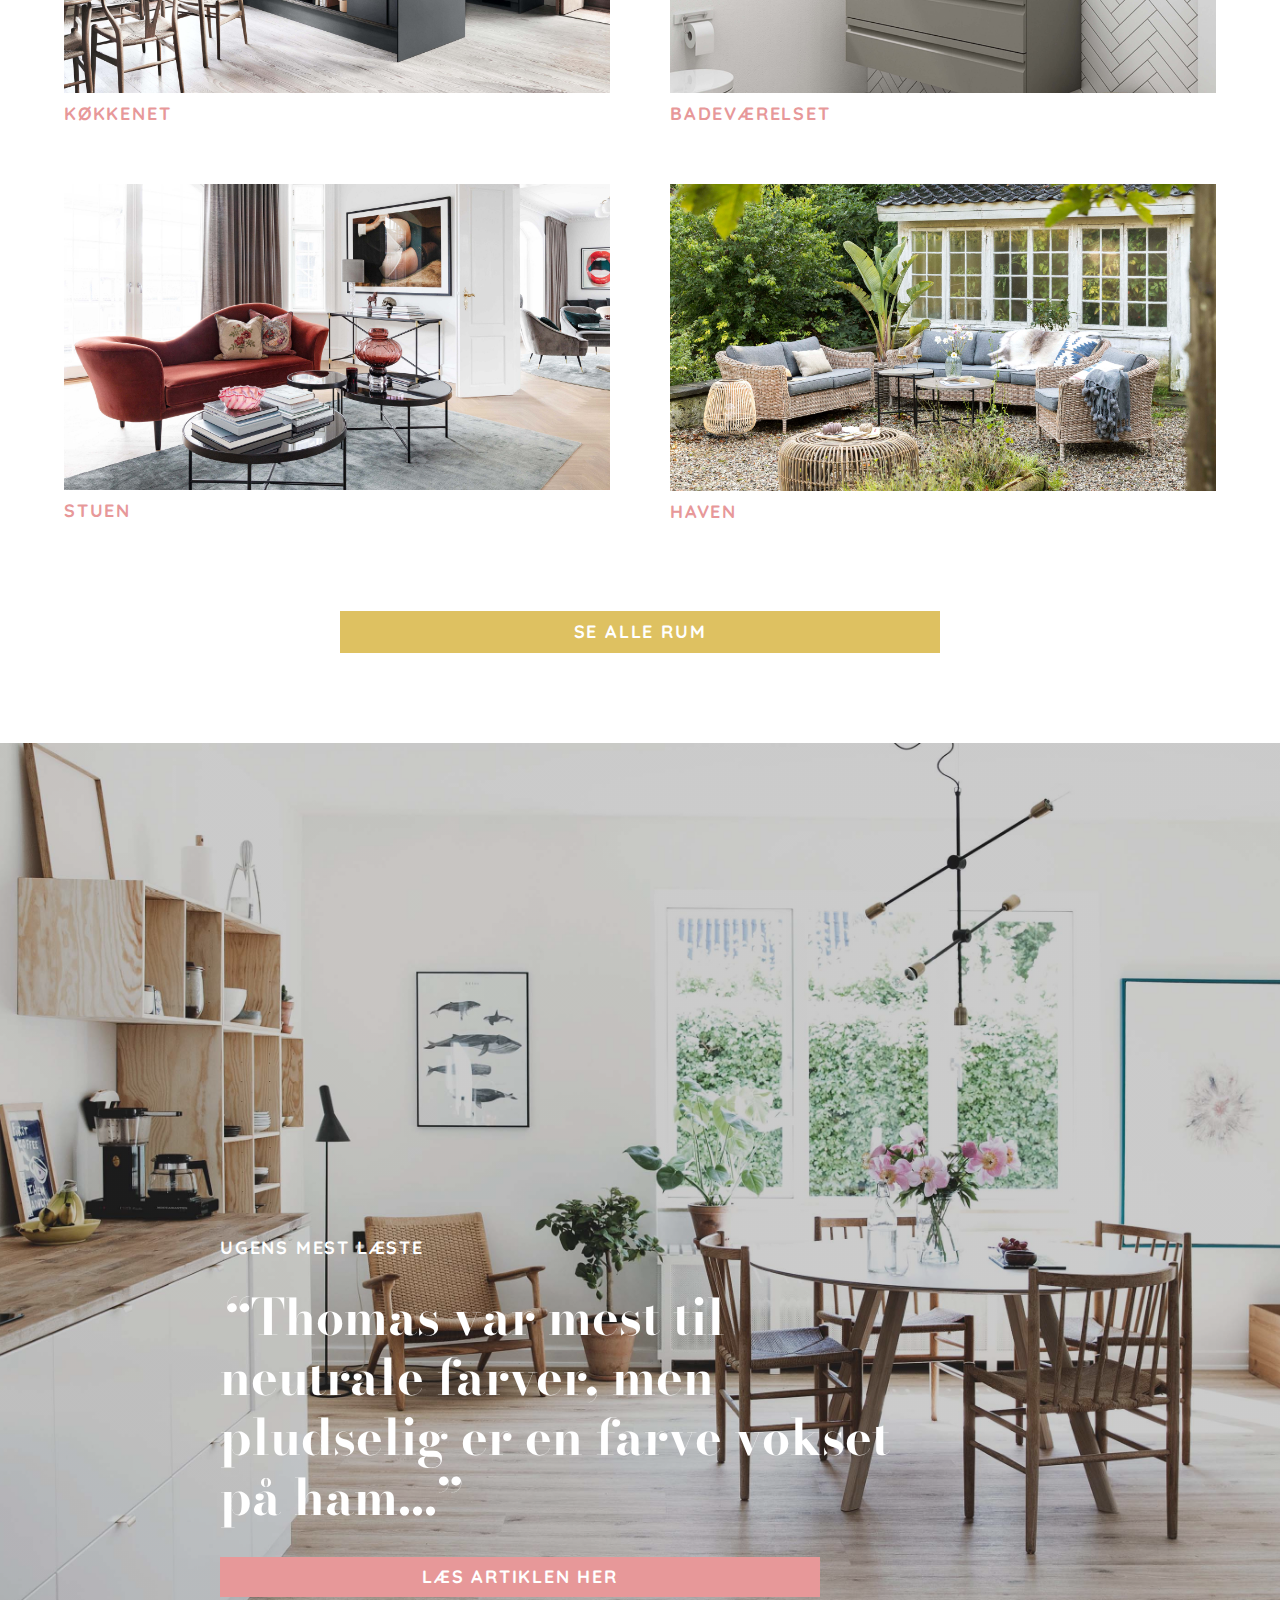
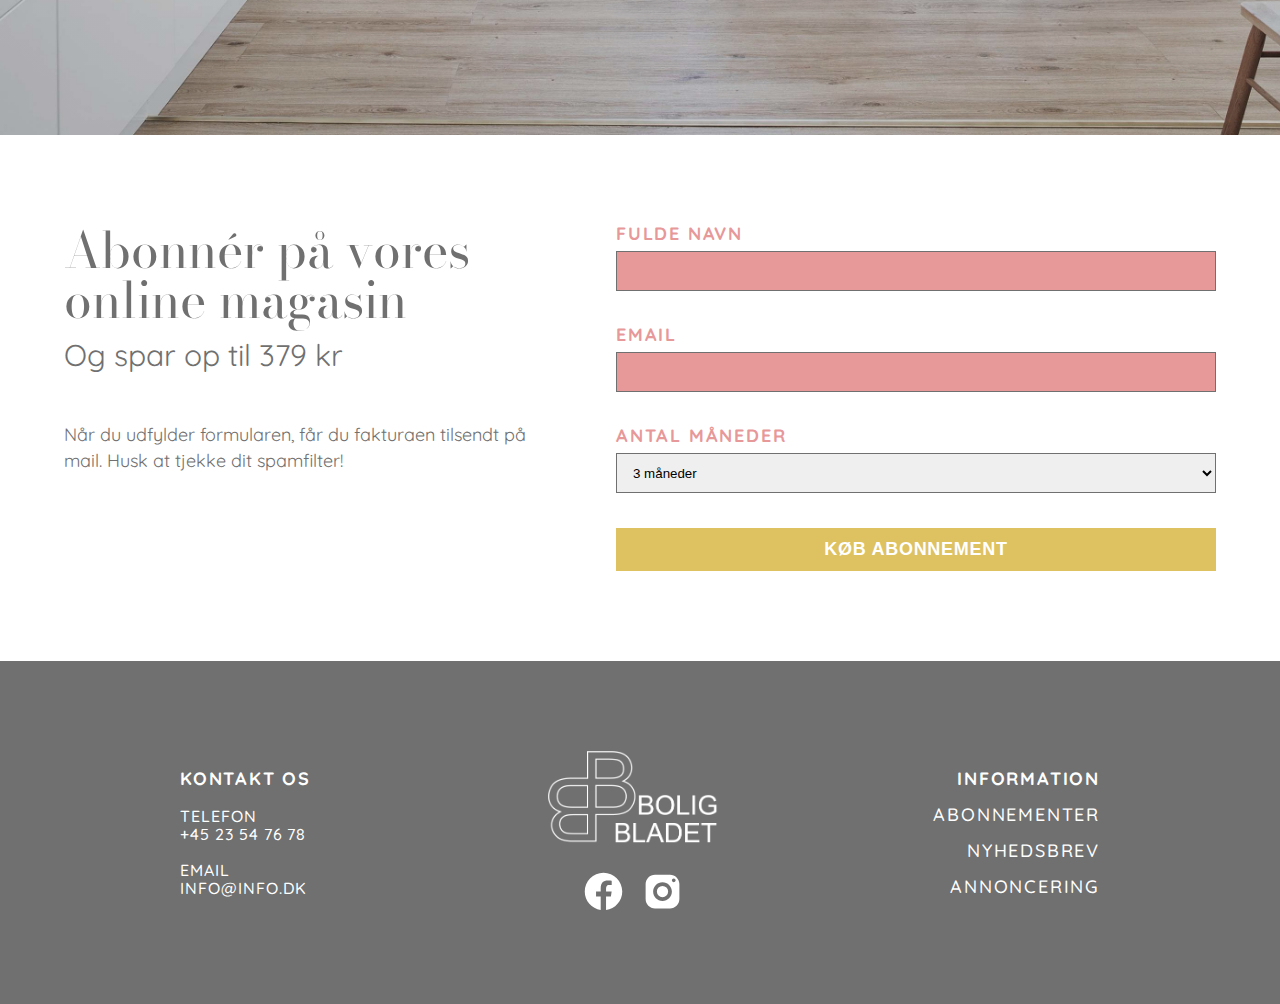
==== commit eae312f9: "add valid to form" ====
--- a/index.html
+++ b/index.html
@@ -11,7 +11,8 @@
     <link rel="stylesheet" href="./css/style.css" />
     <link rel="stylesheet" href="./css/media-queries.css" />
     <link rel="stylesheet" href="./icons/icons.css" />
-    <!-- JS -->
+
+    <!-- JS DOMContentLoaded-->
     <script src="./js/script.js" defer></script>
     <script src="./js/hero-slide.js" defer></script>
     <script src="./js/gallery.js" defer></script>
@@ -74,7 +75,10 @@
             <p class="gall-subtitle">Søger du</p>
             <h2 class="gall-title">inspiration til boligindretning ?</h2>
           </div>
+
+          <!--? CONTAINER FOR GALLERY -->
           <div class="gallery-img"></div>
+          
           <div class="gall-btt">
             <a href="https://web-mcdm.dk/" target="_blank" class="gall-link"
               >se alle rum</a
@@ -136,17 +140,28 @@
             <div class="form-buy">
               <h2 class="subscription-title"></h2>
 
+              <!--!forgot about required  for input-->
               <form action="#" method="#" class="form-data" id="order-data">
                 <div class="name-form">
                   <label for="name-tx" class="input-title-name"
                     >fulde navn</label
                   >
-                  <input type="text" name="firstName" id="name-tx" />
+                  <input
+                    type="text"
+                    name="firstName"
+                    required
+                    id="name-tx"
+                  />
                 </div>
                 <div class="name-form">
                   <label for="email-txt" class="input-title-email">email</label>
                   <div class="mesg"></div>
-                  <input type="email" name="email" id="email-txt" />
+                  <input
+                  type="email"
+                  name="email"
+                  required
+                  id="email-txt"
+                  />
                 </div>
                 <div class="name-form">
                   <label for="order-leter-time" class="select-title"
@@ -161,6 +176,7 @@
                 </div>
                 <input type="submit" value="køb abonnement" id="form-submit" />
               </form>
+
             </div>
           </div>
         </div>
@@ -172,6 +188,7 @@
       <div class="footer-container">
         <div class="contact-container">
           <h4 class="footer-title">Kontakt os</h4>
+
           <ul class="contact-list">
             <li class="contact-item">
               <h4 class="contact-title">telefon</h4>
@@ -182,11 +199,14 @@
               <a href="mailto:info@info.dk" class="address">info@info.dk</a>
             </li>
           </ul>
+
         </div>
 
         <!-- <div class="mob-footer"></div> -->
         <div class="footer-mob">
+
           <div class="icon-container">
+
             <ul class="footer-icon-list">
               <li class="logo-items">
                 <img
@@ -194,6 +214,8 @@
                   class="footer-logo"
                 />
               </li>
+
+              <!--!not-semantic  -->
               <li class="icon-items">
                 <a
                   href="https://web-mcdm.dk/"
@@ -220,9 +242,11 @@
                 </a>
               </li>
             </ul>
+
           </div>
 
           <div class="footer-menu">
+
             <h4 class="footer-title menu-title">information</h4>
             <ul class="footer-list">
               <li class="footer-item">
@@ -250,6 +274,7 @@
                 >
               </li>
             </ul>
+
           </div>
         </div>
       </div>
--- a/css/style.css
+++ b/css/style.css
@@ -59,8 +59,8 @@
 }
 
 .container {
-  width: min(90%, 1336px);/* -30px padding */
-  /* parent size 100% width */
+  /* 1366 max width conteiner */
+  width: min(90%, 1336px); /* -30px padding */
   margin: 0 auto;
   padding: 0 15px;
 }
@@ -77,6 +77,7 @@
   justify-content: space-between;
 
   background-color: rgba(255, 255, 255, 0.555);
+  /* outline: 1px solid red; */
   padding: 0 230px;
 }
 
@@ -136,6 +137,7 @@
 
   width: 100vw;
   height: 992px;
+  /* outline: 2px solid red; */
 }
 
 .image-in-slide {
@@ -145,6 +147,7 @@
   left: 0;
   width: 100%;
   height: 100%;
+
   object-fit: cover;
   object-position: center;
   z-index: 1;
@@ -156,6 +159,7 @@
   right: 13%;
   height: auto;
   z-index: 2;
+  /* outline: 2px solid red; */
 }
 
 .hero-content {
@@ -213,6 +217,8 @@
   flex-direction: column;
   align-items: center;
   justify-content: center;
+
+  /* outline: 2px solid red; */
 }
 
 .gall-subtitle {
@@ -230,7 +236,6 @@
   font-size: 50px;
 
   color: #707070;
-  /* line-height: normal; */
 
   margin-bottom: 90px;
 }
@@ -242,6 +247,7 @@
   grid-column-gap: 60px;
   grid-row-gap: 60px;
   /* width: 90%; */
+  /* outline: 2px solid red; */
 }
 
 .img {
@@ -267,6 +273,7 @@
   justify-content: center;
 
   margin-top: 90px;
+  /* outline: 2px solid red; */
 }
 
 .gall-link {
@@ -286,7 +293,7 @@
 .gall-link:hover,
 .gall-link:active {
   background-color: rgb(235, 208, 119);
-  transition: 250ms ease;
+  transition: 250ms ease;/* 0.25ms */
 }
 
 /*? MODAL-IMAGES */
@@ -384,6 +391,7 @@
   height: 100%;
 
   padding: 90px 0;
+  /* outline: 2px solid red; */
 }
 
 .articke-content {
@@ -398,6 +406,8 @@
   width: 55%;
   height: auto;
   margin-left: 220px;
+
+  /* outline: 2px solid red; */
 }
 
 .artikel-subtitle {
@@ -447,6 +457,8 @@
 
   padding: 11px 0;
   width: 600px;
+
+  /* outline: 2px solid red; */
 }
 
 .artikle-link:hover,
@@ -473,6 +485,8 @@
 
   width: 100%;
   height: auto;
+
+  /* outline: 2px solid red; */
 }
 
 .form-content {
@@ -482,6 +496,12 @@
   justify-content: center;
 
   width: 50%;
+
+  /* outline: 2px solid red; */
+}
+
+.form-buy {
+  /* outline: 2px solid red; */
 }
 
 .form-title {
@@ -647,6 +667,8 @@
   align-items: center;
   justify-content: space-between;
   padding: 90px 180px;
+
+  /* outline: 2px solid red; */
 }
 
 .footer-mob {
@@ -654,6 +676,8 @@
   align-items: center;
   justify-content: space-between;
   width: 60%;
+
+  /* outline: 2px solid red; */
 }
 
 .contact-container {
@@ -661,6 +685,8 @@
   flex-direction: column;
   align-items: flex-start;
   justify-content: center;
+
+  /* outline: 2px solid red; */
 }
 
 .footer-title {
@@ -716,6 +742,8 @@
   flex-direction: column;
   align-items: center;
   justify-content: center;
+
+  /* outline: 2px solid red; */
 }
 
 .icon-items {
@@ -739,6 +767,7 @@
 }
 
 .footer-menu {
+  /* outline: 2px solid red; */
 }
 
 .footer-list {
@@ -771,3 +800,13 @@
   color: rgb(199, 199, 199);
   transition: 250ms ease;
 }
+
+/* TEST */
+
+input:invalid {
+  background-color: #e79899;
+}
+
+input:valid {
+  background-color: #aa420e;
+}--- a/css/media-queries.css
+++ b/css/media-queries.css
@@ -32,10 +32,6 @@
   }
 
   /*? ==== BURGER-MENU ====*/
-
-  .nav-menu.show {
-    display: flex;
-  }
 
   .nav-item {
     display: flex;
@@ -78,6 +74,10 @@
     transition: 0.3s ease;
     border-radius: 10px;
   }
+  
+  .nav-menu.show {
+    display: flex;
+  }
 
   .nav-menu {
     display: flex;
@@ -265,7 +265,7 @@
     justify-content: center;
 
     margin-bottom: 40px;
-    /* width: 50%; */
+    width: 100%;
   }
 
   .form-title {
